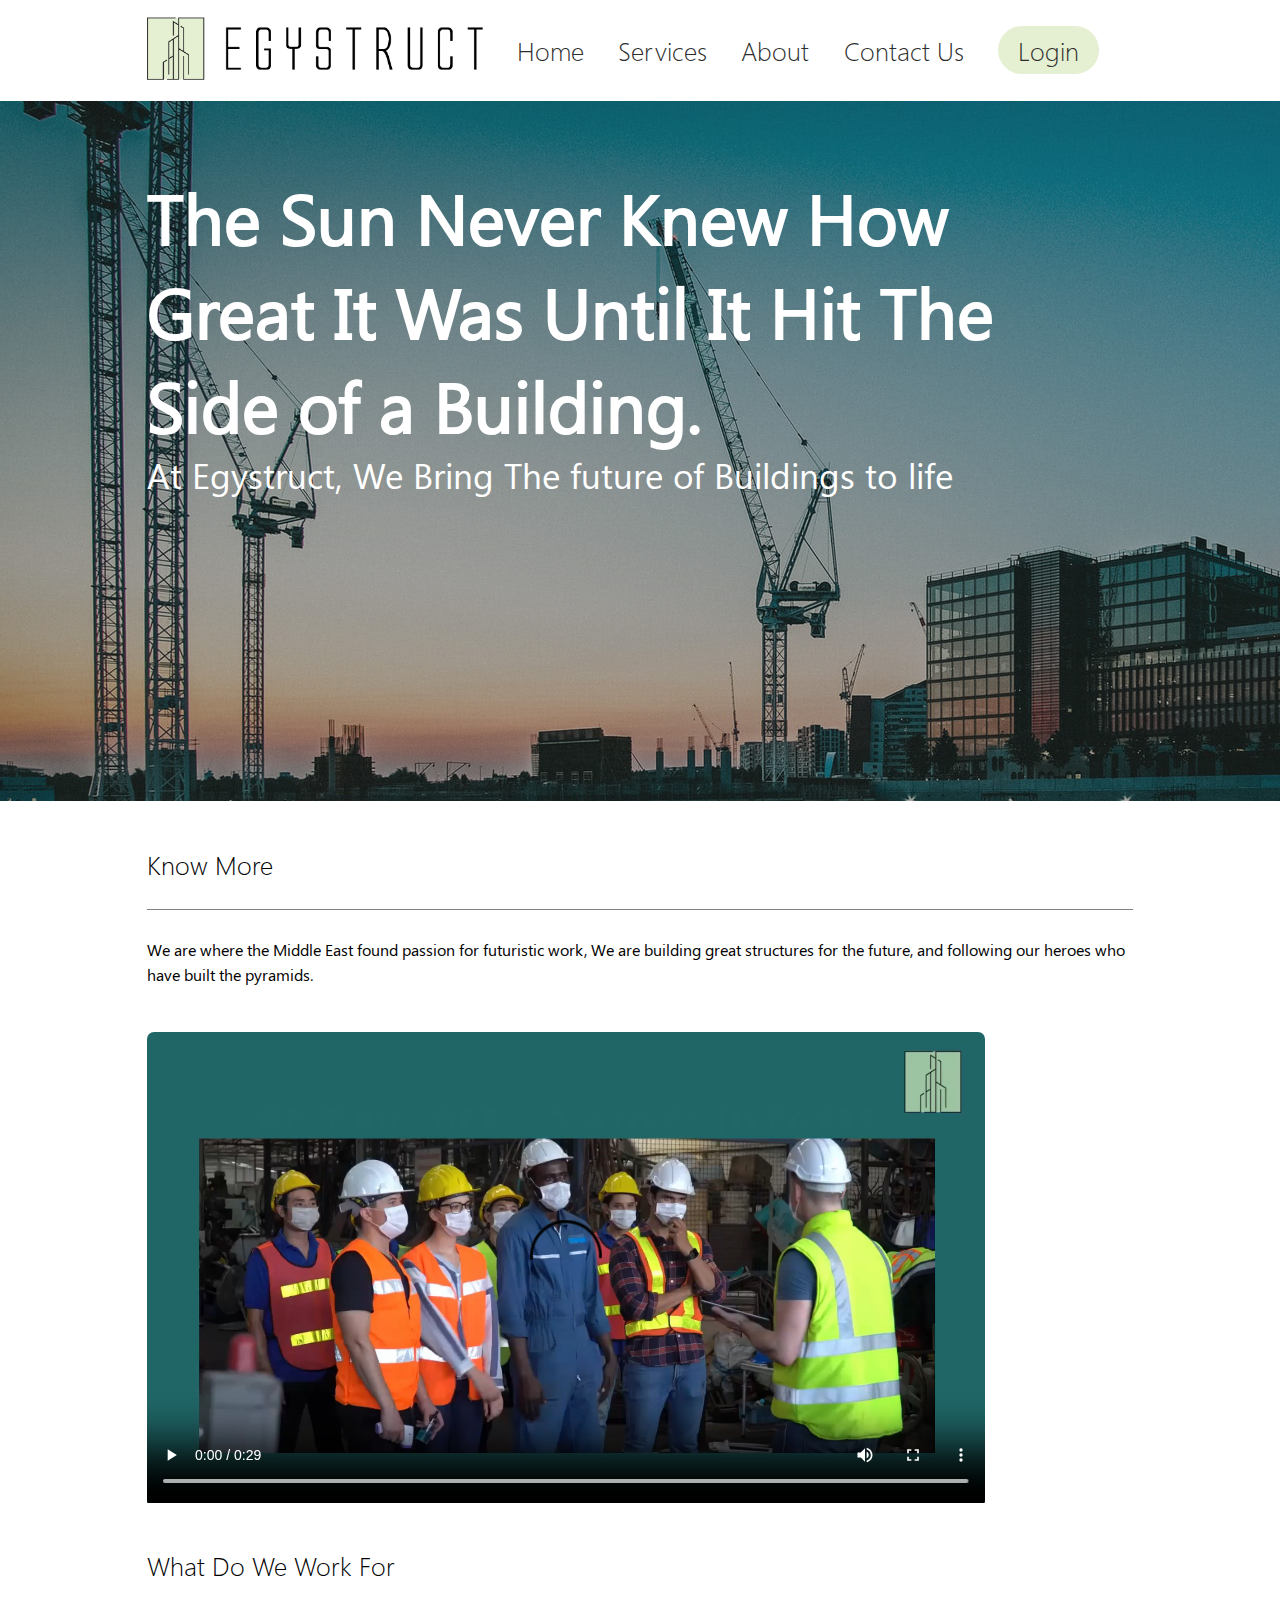
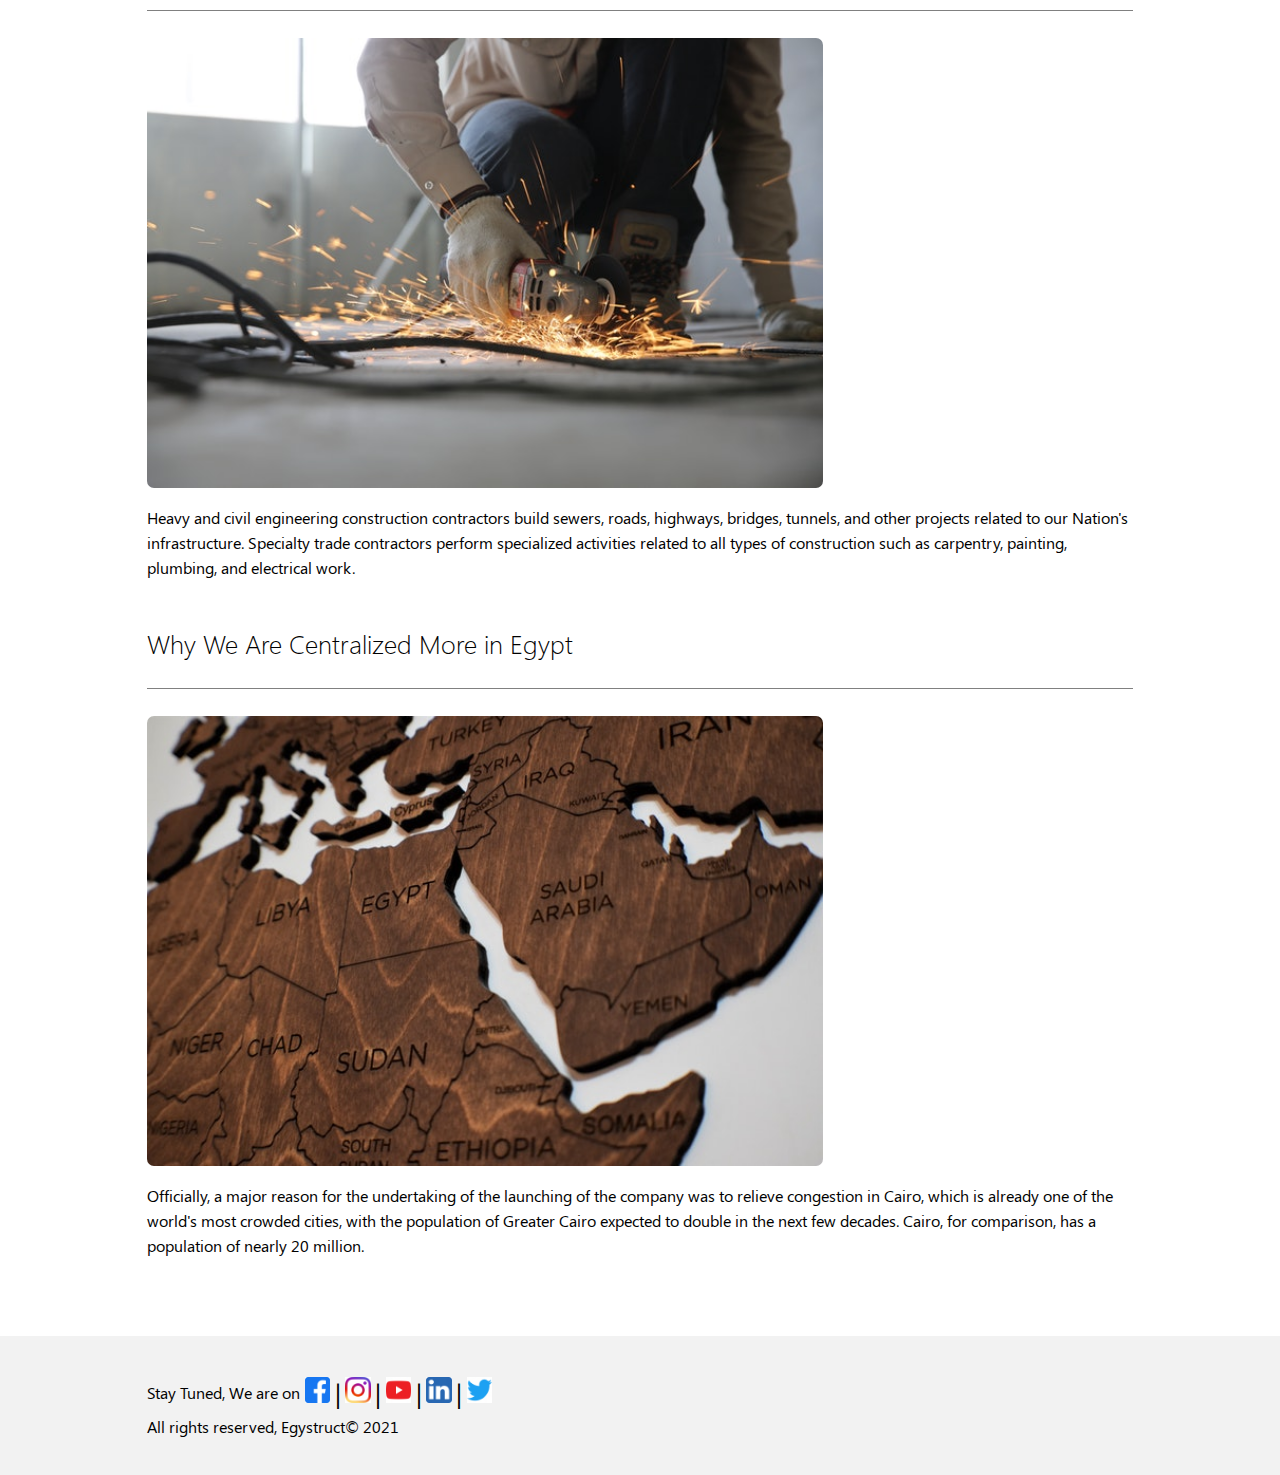
==== index.html @ 9223ada4 "Moved" ====
<!DOCTYPE html>
<!--Html tag-->
<html>

<head>
	<title>Egystruct | Leading Constructions in Egypt</title>
	<link rel="icon" href="../Images/Icon_of_webpage.jpg">
	<link rel="stylesheet" type="text/css" href="index.css" />
</head>
<!--end of head-->
<!--start of body-->

<body>
	<header class="page-heading-tile">
			<div class = "bar content">
					 <ul class = "nav">
							<li class = "nav-logo">
								<div class = "nav-logo-box">
									<a href="index.html">
										<img
											class = "siteicon"
											src="Images\LOGO_WIDE_White_back (downsized).jpg"
											alt = "Picture showing site banner"
											title = "Egystruct"
										/>
									</a>
								</div>	
							</li>
							<li class = "nav-item"><a class = "nav-link" href="index.html">Home</a></li>
							<li class = "nav-item"><a class = "nav-link" href="Services\Services.html">Services</a></li>
							<li class = "nav-item"><a class = "nav-link" href="Login\Login.html">About</a></li>
							<li class = "nav-item"><a class = "nav-link" href="Contact Us\ContactUs.html">Contact Us</a></li>
							<li class = "nav-item login"><a class = "nav-link" href="Login\Login.html">Login</a></li>
					
						<div style="clear: both;"></div>
					</ul> 

			</div>
		</header>

		<div class="middle-tile tile">

			<div class ="home-img-tile">
					<div class="home-img-tile-content content">
						
							<div class="MT1st-half MT1st-flex">
								<p class="real-p-pic">The Sun Never Knew How Great It Was Until It Hit The Side of a Building.
								</p>
							</div>
							<div class="MTsecond-half">
								<p class="real-p-pic-sub">At Egystruct, We Bring The future of Buildings to life</p>
							</div>
						
							
					</div>
			</div>
			<div class = "second-tile">
				<div class ="second-tile-content content">
					<h2 class="heading">Know More</h2>
					<hr class = "heading-hr">
					<p class="real-p">We are where the Middle East found passion for futuristic work, We are building great structures for the future, and following our heroes who have built the pyramids.</p>
					
					
					<div class="video-container-parent">
						<div class = "video-container">
							<video class="video" width="760" height="427" controls>
								<source src="videos/EGYSTRUCT-Video.mp4" type="video/mp4">


							</video>
						</div>
					</div>
					
					
					<h2 class="heading">What Do We Work For</h2>
					<hr class = "heading-hr">
					<div class = "hq-div">
						<img
							class = "hq-img"
							src="Images/Construction2.jpg"
							alt = "Image showing construction work"
							title = " Construction Work"
						/>
					</div>
					<p class="real-p">Heavy and civil engineering construction contractors build sewers, roads, highways, bridges, tunnels, and other projects related to our Nation's infrastructure. Specialty trade contractors perform specialized activities related to all types of construction such as carpentry, painting, plumbing, and electrical work.</p>
					
					<h2 class="heading">Why We Are Centralized More in Egypt</h2>
					<hr class = "heading-hr">
					<div class = "hq-div">
						<img
							class = "hq-img"
							src="Images/map.jpg"
							alt = "Image showing Middle East map"
							title = "Middle East Map"
						/>
					</div>
					<p class="real-p">Officially, a major reason for the undertaking of the launching of the company was to relieve congestion in Cairo, which is already one of the world's most crowded cities, with the population of Greater Cairo expected to double in the next few decades. Cairo, for comparison, has a population of nearly 20 million.</p>
					
				</div>
			</div>
				
		</div>

			
		

		
		<div class="footer-tile tile">
			<footer class="footer-content content">
				<ul class "footer-divs">
					<li class="social-divs-parent">
						<ul class="social-divs">
							<li><p>Stay Tuned, We are on</p></li>
							<li>
								<a href="https://www.facebook.com" target="_blank">
										<img
											class = "social-icon"
											src="Images\Facebook.jpg"
											alt = "Facebook Icon"
											title = "Facebook"
										/>
								</a>
							</li>
							<li><p class = "sep">|</p></li>
							<li>
								<a href="https://www.instagram.com" target="_blank">
										<img
											class = "social-icon"
											src="Images/Instagram.jpg"
											alt = "Instagram Icon"
											title = "Instagram"
										/>
								</a>
							</li>
							<li><p class = "sep">|</p></li>
							<li>
								<a href="https://www.youtube.com" target="_blank">
										<img
											class = "social-icon"
											src="Images/Youtube.jpg"
											alt = "Youtube Icon"
											title = "Youtube"
										/>
								</a>
							</li>
							<li><p class = "sep">|</p></li>
							<li>
								<a href="https://www.linkedin.com" target="_blank">
										<img
											class = "social-icon"
											src="Images/LinkedIn.jpg"
											alt = "LinkedIn Icon"
											title = "LinkedIn"
										/>
								</a>
							</li>
							<li><p class = "sep">|</p></li>
							<li>
								<a href="https://www.twitter.com" target="_blank">
										<img
											class = "social-icon"
											src="Images/Twitter.jpg"
											alt = "Twitter Icon"
											title = "Twitter"
										/>
								</a>
							</li>
						</ul>
					</li>
					<li class="copyrights-container">
						<p class="copyrights">All rights reserved, Egystruct&copy; 2021</p>
					</li>
				</ul>
			</footer>
		</div>
</body>

</html>
---- index.css ----
@font-face {
	src: url('../Fonts/Segoe UI Family/Segoe UI.ttf');
	font-family: segoeui;
}
@font-face {
	src: url('../Fonts/Segoe UI Family/Segoe UI Italic.ttf');
	font-family: segoeui-italic;
}
@font-face {
	src: url('../Fonts/Segoe UI Family/Segoe UI Bold Italic.ttf');
	font-family: segoeui-bold-italic;
}
@font-face {
	src: url('../Fonts/Segoe UI Family/Segoe UI Bold.ttf');
	font-family: segoeui-bold;
}
@font-face {
	src: url('../Fonts/Segoe UI Family/Segoe UI Light.ttf');
	font-family: segoeui-light;
}

* {
	padding : 0;
	margin : 0;
}
.content{
	width : 77%;
	margin : auto;
}
.siteicon{
	width :21em;
}
.header-tile {
	background : #f2f2f2;
	padding-top: 30px;
	padding-bottom:30px;
}

.header-content{
	padding-top : 20px;
	padding-bottom : 20px;
}

.heading{
	font-family : segoeui-light;
	font-size : 26px;
	font-weight : 400;
	padding-bottom : 27px;
	padding-top : 0px;
	
}
.heading-hr{
	margin-top: 0px;
	margin-bottom: 27px;
	border: 0;
	border-top: 1px solid;
}
.topic-heading{
	font-family : segoeui-light;
	font-size: 48px;
	font-weight : 500;
}
.page-heading-tile{
	padding-top : 12px;
	padding-bottom : 12px;
}
/* .middle-tile{

} */
.footer-tile{
	background: #F2F2F2;
	padding-top:16px;
	padding-bottom:16px;
}
.footer-content{
	padding-top : 20px;
	padding-bottom : 20px;
	font-size: 16px;
	font-weight: 400;
	font-family: segoeui;
	line-height: 25px;
}
.social-icon{
	width: 1.6em;
	height:1.6em;
	transition: all 0.1s ease-in-out;
}
.social-icon:hover{
	box-shadow: 0 3px 9px rgb(130, 155, 100);
}
.real-p {
	font-size: 16px;
	font-weight: 400;
	font-family: segoeui;
	line-height: 25px;
	padding-bottom : 45px;
  
}
.event-year{
	font-size: 16px;
	font-weight: 400;
	font-family: segoeui;
	line-height: 25px;
}
.director-name{
	font-size: 16px;
	font-weight: 400;
	font-family: segoeui;
	line-height: 25px;
	padding-bottom: 9px;
	padding-right: 9px;
	padding-left: 9px;
}
.director-info{
	font-size: 16px;
	font-weight: 400;
	font-family: segoeui;
	line-height: 25px;
	padding-bottom: 9px;
	padding-right: 9px;
	padding-left: 9px;
}
ul{
	list-style-type: none;
}
.profile-box{
	background: #E5EFD1;
	width: 200px;
	float: left;
	margin-right: 30px;
	margin-top: 15px;
	margin-bottom: 15px;
	border-radius:7px;
	transition: all 0.2s ease-in-out;
	
}
.profile-box:hover{
	box-shadow: 0 3px 9px rgb(130, 155, 100);
	
}
.profile-img{
	width : 100%;
	height : 100%;
	border-radius: 10px	10px	0	0;
}

.nav{
	display: flex;
	justify-content: space-between;
	align-items: center;
	padding-top : 5px;
	padding-bottom : 5px;
	padding-right : 0%;
}
.nav-logo{
	padding-right: 0%;
}
.nav-item a{
	font-family : segoeui-light;
	font-size : 26px;
	font-weight : 400;
	text-decoration: none;
	color: #2D2D2D;
	transition: all 0.2s ease-in-out;
}
.nav-item a.nav-link:hover{
	text-decoration: underline;
	text-decoration-color: black;
	color: black;
}
.login{
	background : #E5EFD1;
	padding: 6px 20px;
	border-radius: 25px;
	transition: all 0.2s ease-in-out;
}
.login:hover{
	box-shadow: 0 1px 3px rgb(130, 155, 100);
	cursor: pointer;
}
table{
	font-size: 16px;
	font-weight: 400;
	font-family: segoeui;
	line-height: 25px;
	padding-bottom : 45px;
	margin-bottom : 45px;
	border-collapse: collapse;
}
td, th {
  border: 1px solid #999;
  padding: 0.5rem;
  text-align: left;
}
.directors-list{
	padding-bottom : 45px;
}
.social-divs{
	display: flex;
	justify-content: space-between;
	align-items: center;
	padding-top : 5px;
	padding-bottom : 5px;
	padding-right : 65%;
}
.footer-divs{
	display: flex;
	justify-content: space-between;
	align-items: center;
	padding-top : 5px;
	padding-bottom : 5px;
	padding-right : 35%;
}
.sep{
	font-size:25px;
}
.home-img-tile{
	height:700px;
	background-image: url("Images/Construction1.jpg");
	margin-bottom: 45px;
}
.second-tile{
	height:2090px;
}
.home-img-tile-content{
	height:100%;
}
.MT1st-half{
	height : 50%;
	margin:auto;
	display: flex;
}
.MTsecond-half{
	height : 50%;
	margin:auto;
	display: flex;
}
.real-p-pic{
	align-self: flex-end;
	font-size:70px;
	font-family: segoeui;
	color:white;
	font-weight: 800;
}
 .real-p-pic-sub{
	 align-self: flex-start;
	 font-size:35px;
	 font-family: segoeui;
	 color:white;
 }
 .video-container{
	 width:85%;
	 height:47.81%;
	 overflow: hidden; 
	 border-radius:7px;

 }
 .video{
	 height:100%;
	 width:100%
	 
 }
 .hq-div{
	height: 450px;
	width: 676px;
	margin-bottom: 17px;
}
.hq-img{
	border-radius:7px;
	height:100%;
	width:100%
}
.video-container-parent{
	padding-bottom:40px;
}
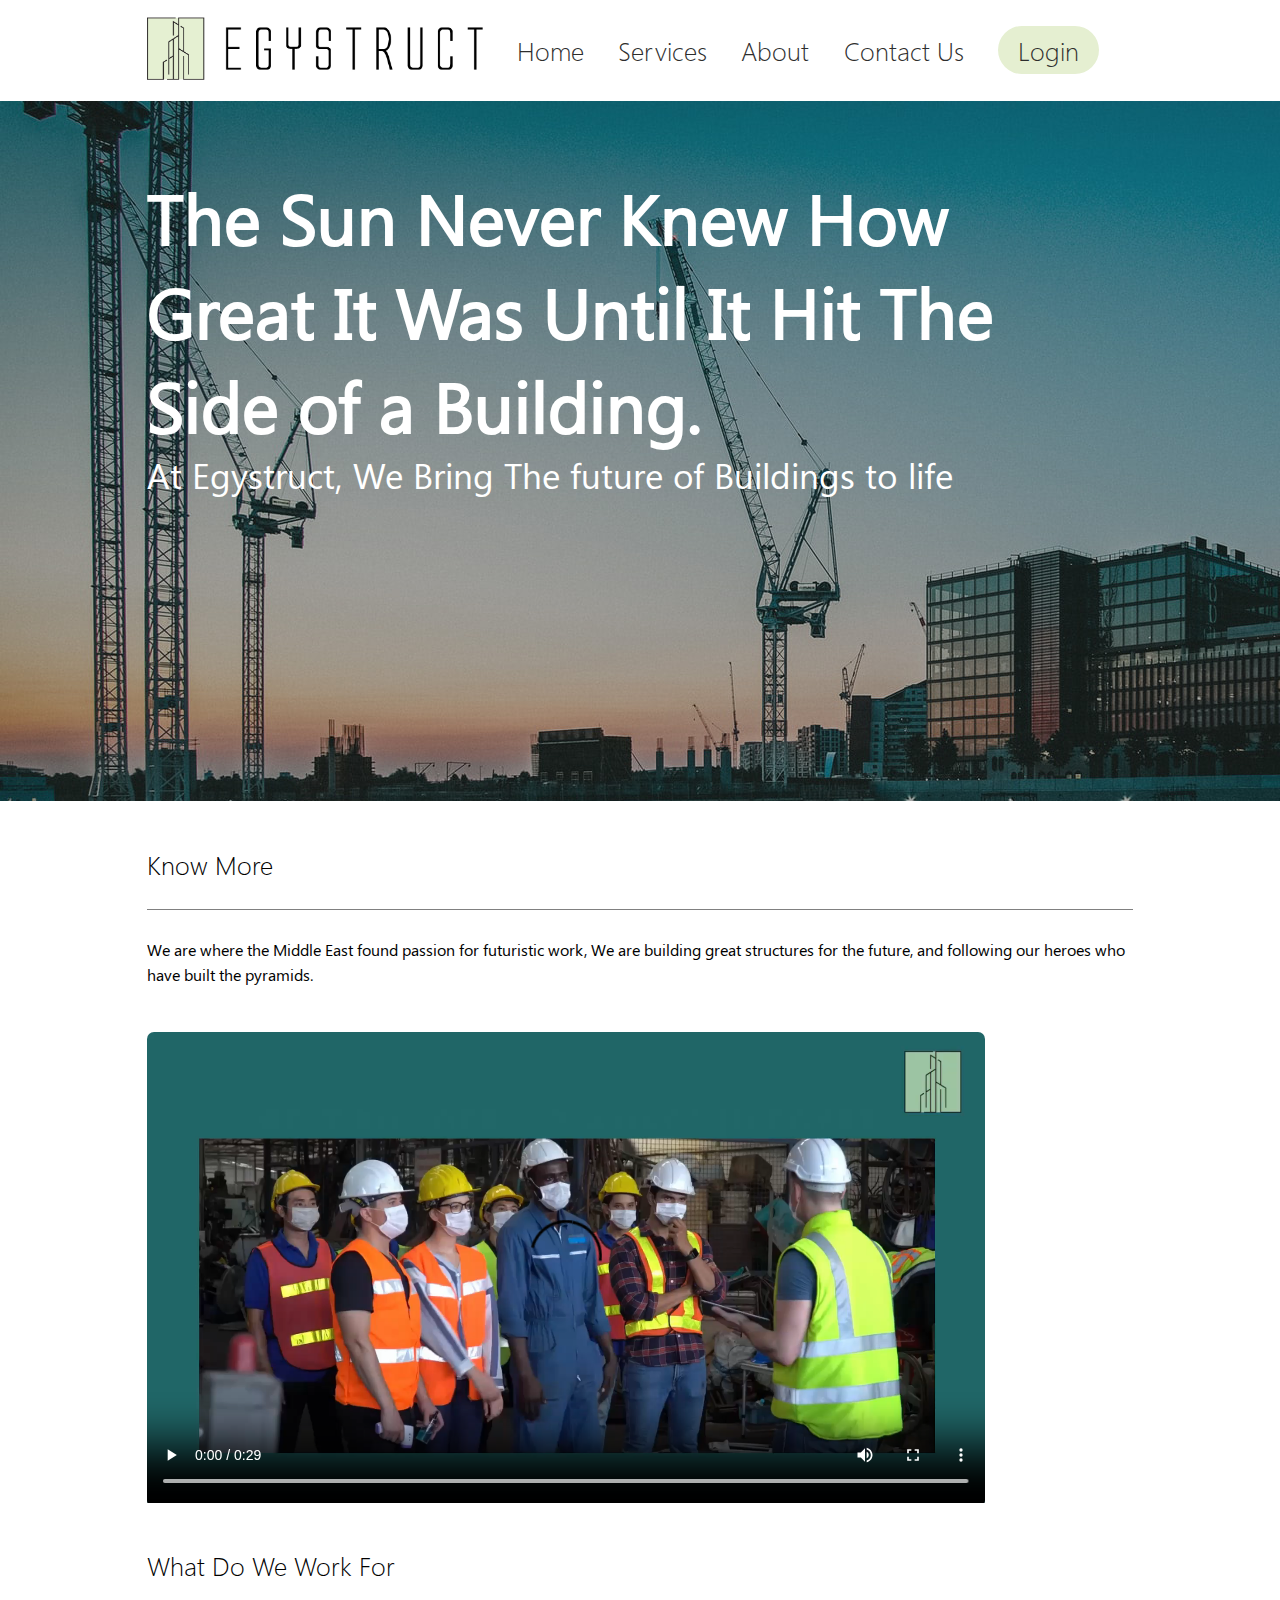
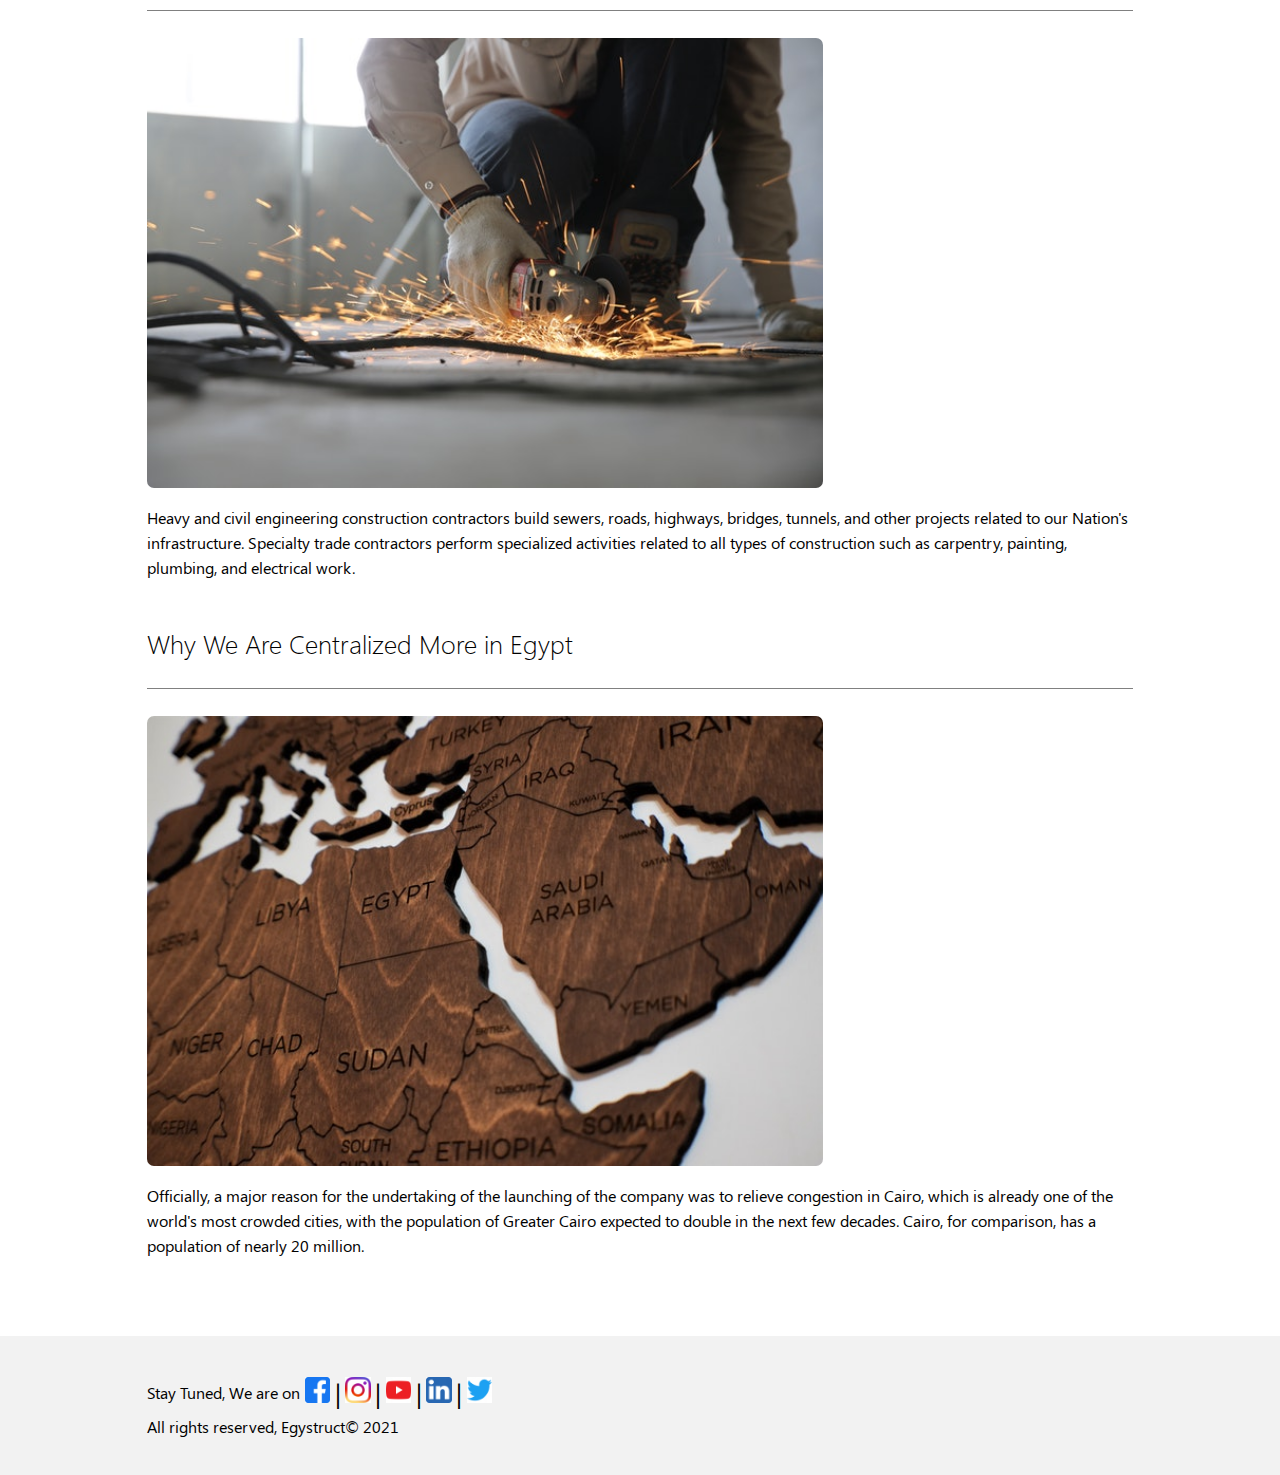
==== commit 9fd41233: "moved home files to /root" ====
--- a/index.html
+++ b/index.html
@@ -25,7 +25,7 @@
 										/>
 									</a>
 								</div>	
-							</li>
+							</li> 
 							<li class = "nav-item"><a class = "nav-link" href="index.html">Home</a></li>
 							<li class = "nav-item"><a class = "nav-link" href="Services\Services.html">Services</a></li>
 							<li class = "nav-item"><a class = "nav-link" href="Login\Login.html">About</a></li>
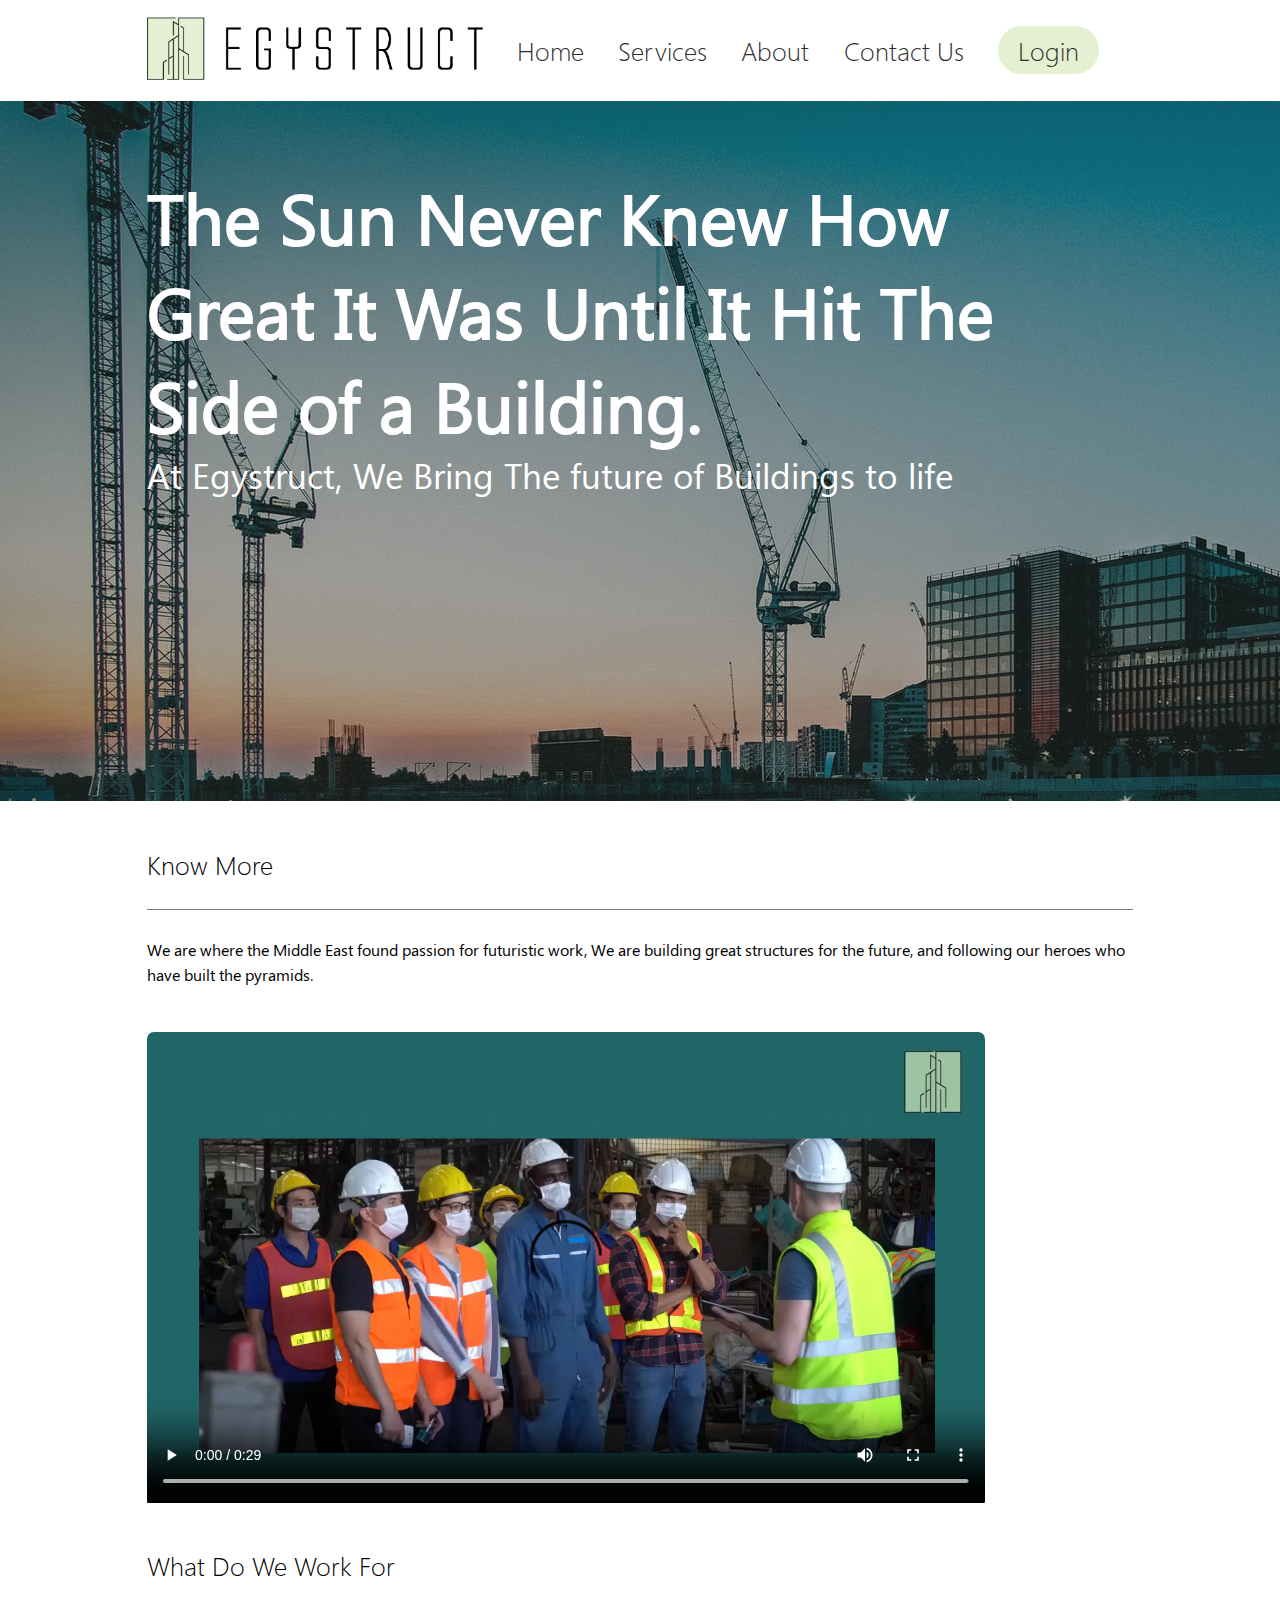
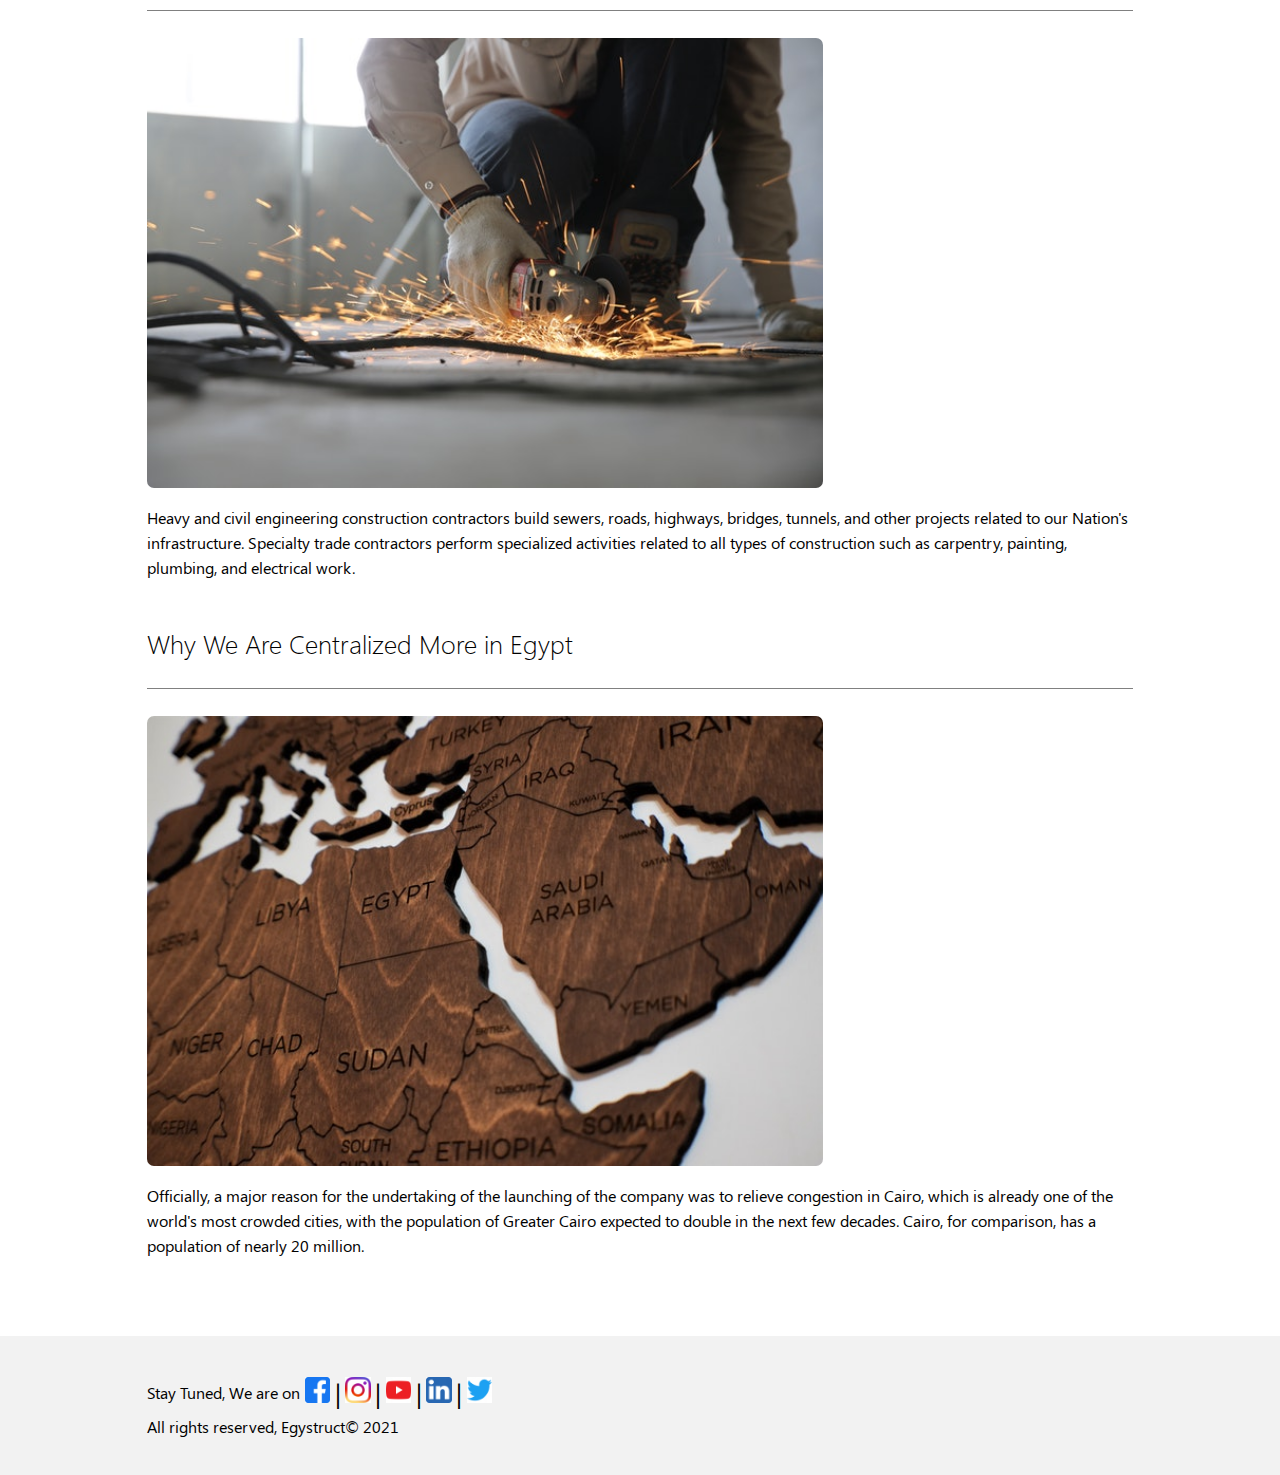
==== commit b735dd4b: "Empty Commit" ====
--- a/index.html
+++ b/index.html
@@ -26,6 +26,7 @@
 									</a>
 								</div>	
 							</li> 
+							
 							<li class = "nav-item"><a class = "nav-link" href="index.html">Home</a></li>
 							<li class = "nav-item"><a class = "nav-link" href="Services\Services.html">Services</a></li>
 							<li class = "nav-item"><a class = "nav-link" href="Login\Login.html">About</a></li>
